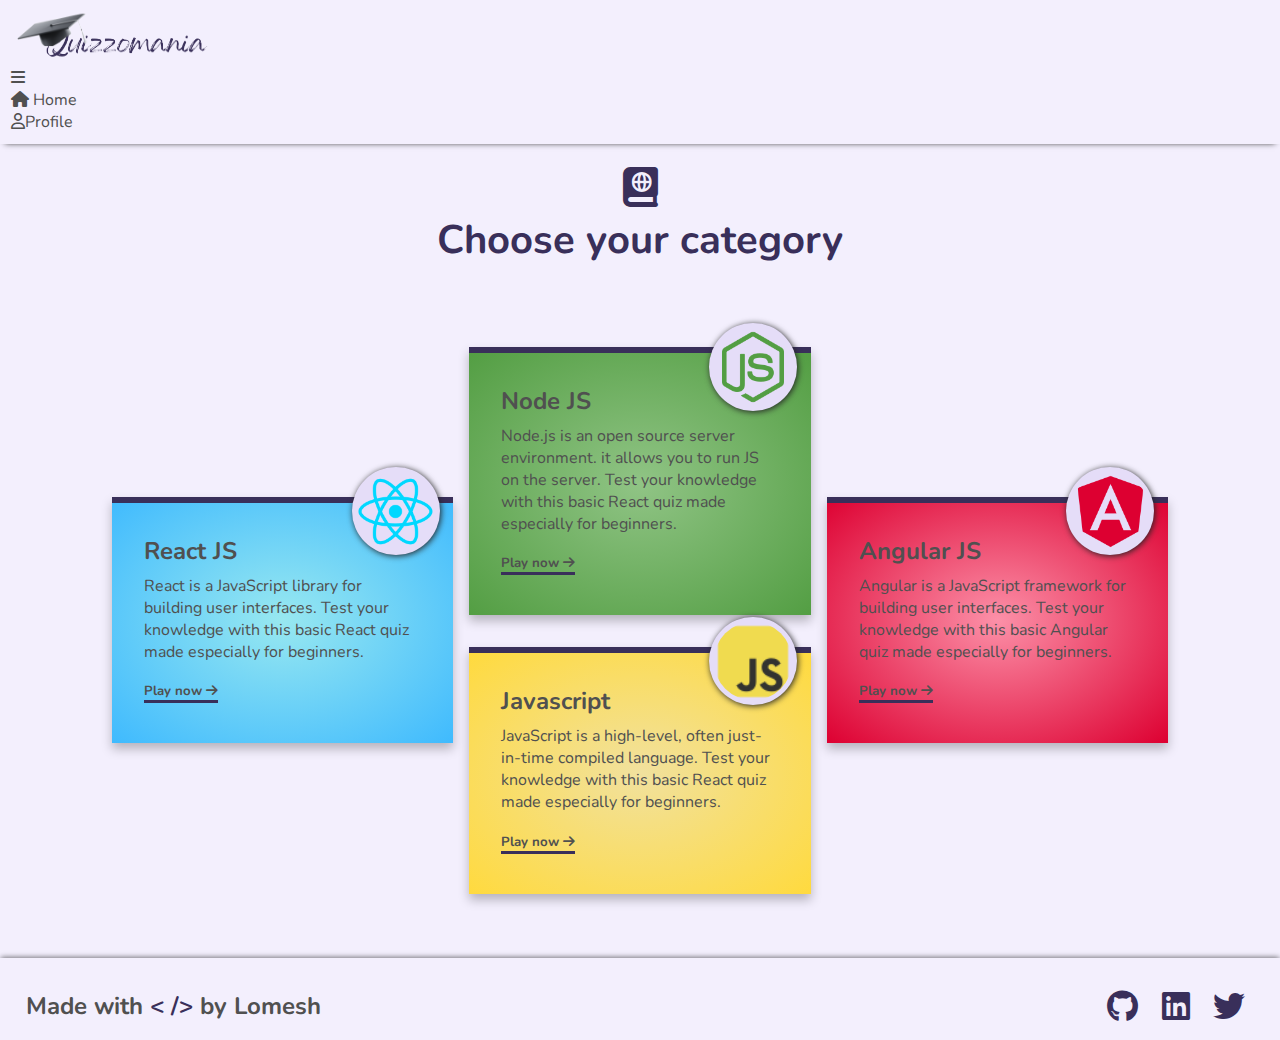
==== components/category.html @ 96c9ede4 "Feat: quizz category" ====
<!DOCTYPE html>
<html lang="en">
<head>
    <meta charset="UTF-8">
    <meta http-equiv="X-UA-Compatible" content="IE=edge">
    <meta name="viewport" content="width=device-width, initial-scale=1.0">
    <link rel="stylesheet" href="https://creative-ly.netlify.app/creatively.css">
    <link rel="stylesheet" href="stylesheets/category.css">
    <title>Category | Quizzomania</title>
</head>
<body>

    <nav class="nav-bar">
        <img class="nav-logo" src="../components/images/quizzlogo.png" alt="nav-logo"/>
            <div class="nav-option">
            <div class="nav-short">
                <i class="fas fa-bars"></i>
            </div>
            <ul>
                <li><p><i class="fas fa-home"></i> Home</p></li>
                <li><p><i class="far fa-user"></i>Profile</p></li>
            </ul>
        </div>
    </nav>      


    <div class="category__heading">
        <i class="fa-solid fa-book-atlas"></i>
        <h1>Choose your category</h1>
    </div>

    <div class="category">
        <div class="category__one">
            <div class="category__card">
                <div class="category__image">
                    <img src="images/reactquizz.png" alt="category-image" />
                </div>
                <h2>React JS</h2>
                <p>React is a JavaScript library for building user interfaces.
                     Test your knowledge with this basic React quiz made especially for beginners.</p>
                <h5>Play now <i class="fa-solid fa-arrow-right"></i></h5>
            </div>
        </div>
        <div class="category__two">
            <div class="category__card">
                <div class="category__image">
                    <img src="images/nodequizz.png" alt="category-image" />
                </div>
                <h2>Node JS</h2>
                <p>Node.js is an open source server environment. it allows you to run JS on the server.
                     Test your knowledge with this basic React quiz made especially for beginners.</p>
                <h5>Play now <i class="fa-solid fa-arrow-right"></i></h5>
            </div>
            <div class="category__card">
                <div class="category__image">
                    <img src="images/jsquizz.png" alt="category-image" />
                </div>
                <h2>Javascript</h2>
                <p>JavaScript is a high-level, often just-in-time compiled language.
                     Test your knowledge with this basic React quiz made especially for beginners.</p>
                <h5>Play now <i class="fa-solid fa-arrow-right"></i></h5>
            </div>
        </div>
        <div class="category__three">
            <div class="category__card">
                <div class="category__image">
                    <img src="images/angularquizz.png" alt="category-image" />
                </div>
                <h2>Angular JS</h2>
                <p>Angular is a JavaScript framework for building user interfaces.
                     Test your knowledge with this basic Angular quiz made especially for beginners.</p>
                <h5>Play now <i class="fa-solid fa-arrow-right"></i></h5>
            </div>
        </div>
    </div>


    <footer class="footer-section">
        <div class="footer__flex">
            <div class="footer__text">
                <h2>Made with <span>< /></span> by Lomesh</h2>
            </div>
            <div class="footer__social">
                <a href="https://github.com/lomesshh"><i class="fab fa-github fa-2x"></i></a>
                <a href="https://www.linkedin.com/in/lomesshh/"><i class="fab fab fa-linkedin fa-2x"></i></a>
                <a href="https://twitter.com/lomesshh"><i class="fab fa-twitter fa-2x"></i></a>
            </div>
        </div>
    </footer>
    
</body>
</html>
---- components/stylesheets/category.css ----
@import '../../index.css';


.category__heading {
    width: 100%;
    margin: auto;
    text-align: center;
    padding: 1rem 0;
}

.category__heading i {
    background-color: transparent;
    font-size: 2.5rem;
}

.category__heading h1 {
    color: var(--primary-color);
    font-size: 2.5rem;
    width: 100%;
}

.category__heading i {
    color: var(--primary-color);
    padding: 0.4rem;
    border-radius: 50%;
    cursor: pointer;
}

.category > *{
    width: 100%;
}

.category__card{
    border-top: 6px solid var(--primary-color);
    width: 100%;
    position: relative;
    padding: 2rem;
    box-shadow: 0px 6px 10px rgba(0, 0, 0, 0.25);
}

.category__one{
    background: radial-gradient(#98e8f0, #3fbafe);
    align-self: center;
    margin: 1rem;
}

.category__two .category__card:nth-child(1){
    background: radial-gradient(#90c485, #539E43);
    margin-bottom: 2rem;
}

.category__two .category__card:nth-child(2){
    background: radial-gradient(#f1e19e, #FFDA3E);
}

.category__three{
    background: radial-gradient(#fc90a8, #DD0031);
    align-self: center;
    margin: 1rem;
}

.category__card > * {
    margin-bottom: 0.5rem;
}

.category__card h5 {
    margin-top: 1.2rem;
    border-bottom: 3px solid var(--primary-color);
    width: fit-content;
    cursor: pointer;
}

.category__image{
    position: absolute;
    height: 5.5rem;
    width: 5.5rem;
    bottom: 75%;
    right: 4%;
    z-index: 1;
}


.category__image img{
    height: 100%;
    width: 100%;
    border-radius: 50%;
    filter: drop-shadow(1px 1px 3px #222);
    background-color: #e5ddf8;
    padding: 0.3rem;
}

.category{
    display: flex;
    margin-top: 2rem;
    width: 85%;
    margin: auto;
    padding: 4rem 0;
}

@media screen and (max-width: 1000px) {
    .category__image{
        bottom: 90%;
    }
}

@media screen and (max-width: 670px) {
    .category{
        flex-wrap: wrap;
        padding: 2rem 0;
    }
    .category__image{
        bottom: 80%;
    }
    .category__three, .category__one{
        margin: 3rem 0;
    }
    .category__two .category__card:nth-child(1){
        margin-bottom: 3rem;
    }
}
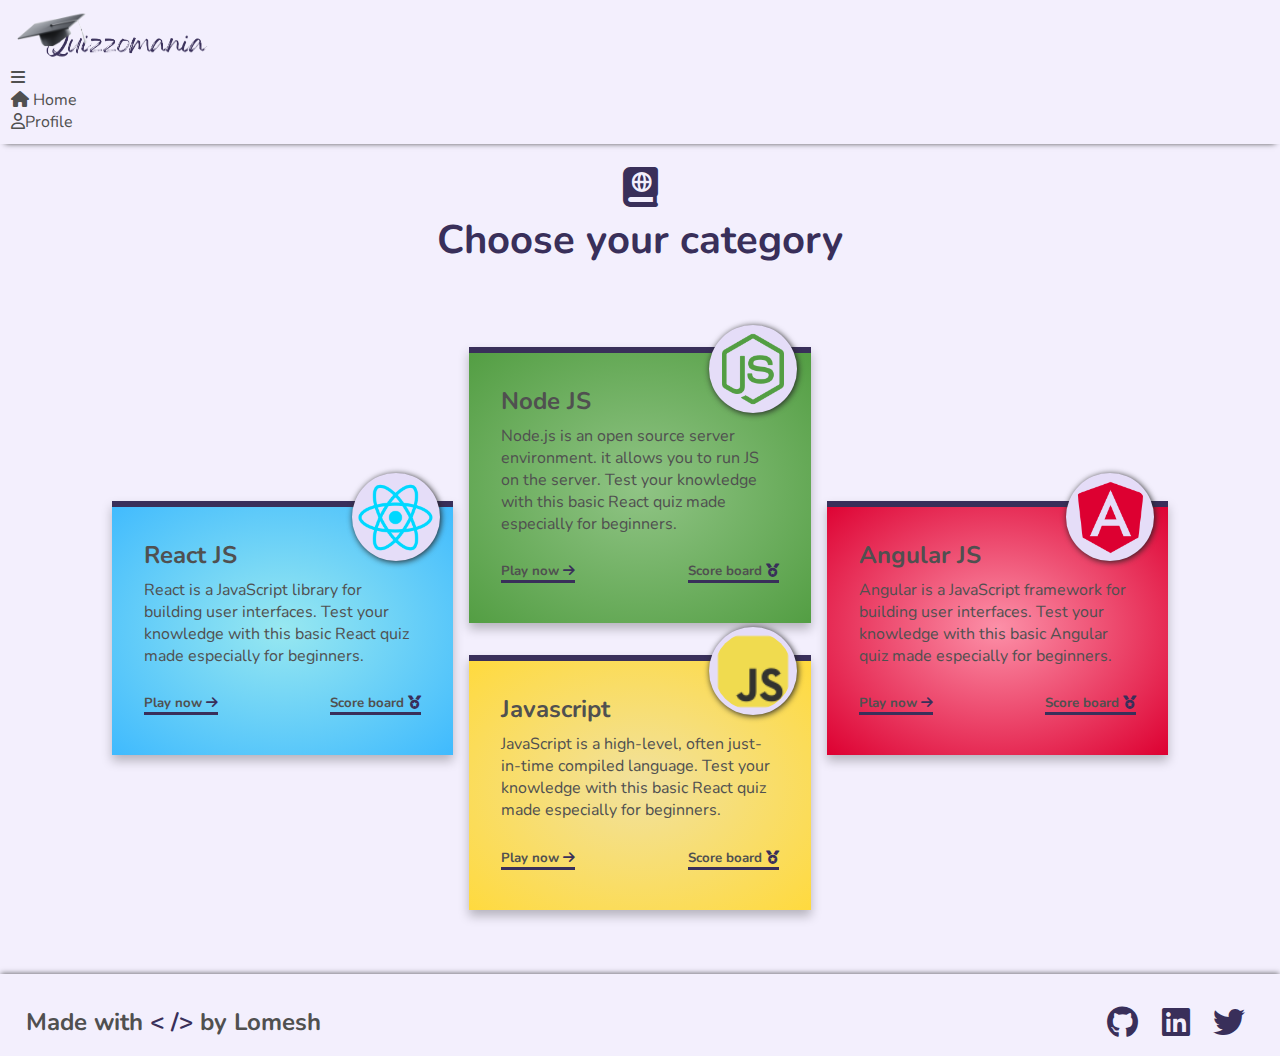
==== commit f714a5fb: "Fix: UI issues" ====
--- a/components/category.html
+++ b/components/category.html
@@ -17,8 +17,8 @@
                 <i class="fas fa-bars"></i>
             </div>
             <ul>
-                <li><p><i class="fas fa-home"></i> Home</p></li>
-                <li><p><i class="far fa-user"></i>Profile</p></li>
+                <li><a href="../index.html"><p><i class="fas fa-home"></i> Home</p></a></li>
+                <li><a href="./profile.html"><p><i class="far fa-user"></i>Profile</p></a></li>
             </ul>
         </div>
     </nav>      
@@ -38,7 +38,10 @@
                 <h2>React JS</h2>
                 <p>React is a JavaScript library for building user interfaces.
                      Test your knowledge with this basic React quiz made especially for beginners.</p>
-                <h5>Play now <i class="fa-solid fa-arrow-right"></i></h5>
+                <div class="category__button">
+                    <a href="./rules.html"><h5>Play now <i class="fa-solid fa-arrow-right"></i></h5></a>
+                    <a href="./scoreboard.html"><h5>Score board <i class="fa-solid fa-medal"></i></h5></a>
+                </div>
             </div>
         </div>
         <div class="category__two">
@@ -49,8 +52,11 @@
                 <h2>Node JS</h2>
                 <p>Node.js is an open source server environment. it allows you to run JS on the server.
                      Test your knowledge with this basic React quiz made especially for beginners.</p>
-                <h5>Play now <i class="fa-solid fa-arrow-right"></i></h5>
-            </div>
+                <div class="category__button">
+                    <a href="./rules.html"><h5>Play now <i class="fa-solid fa-arrow-right"></i></h5></a>
+                    <a href="./scoreboard.html"><h5>Score board <i class="fa-solid fa-medal"></i></h5></a>
+                </div>
+                </div>
             <div class="category__card">
                 <div class="category__image">
                     <img src="images/jsquizz.png" alt="category-image" />
@@ -58,7 +64,10 @@
                 <h2>Javascript</h2>
                 <p>JavaScript is a high-level, often just-in-time compiled language.
                      Test your knowledge with this basic React quiz made especially for beginners.</p>
-                <h5>Play now <i class="fa-solid fa-arrow-right"></i></h5>
+                <div class="category__button">
+                    <a href="./rules.html"><h5>Play now <i class="fa-solid fa-arrow-right"></i></h5></a>
+                    <a href="./scoreboard.html"><h5>Score board <i class="fa-solid fa-medal"></i></h5></a>
+                </div>
             </div>
         </div>
         <div class="category__three">
@@ -69,7 +78,10 @@
                 <h2>Angular JS</h2>
                 <p>Angular is a JavaScript framework for building user interfaces.
                      Test your knowledge with this basic Angular quiz made especially for beginners.</p>
-                <h5>Play now <i class="fa-solid fa-arrow-right"></i></h5>
+                <div class="category__button">
+                    <a href="./rules.html"><h5>Play now <i class="fa-solid fa-arrow-right"></i></h5></a>
+                    <a href="./scoreboard.html"><h5>Score board <i class="fa-solid fa-medal"></i></h5></a>
+                </div>
             </div>
         </div>
     </div>
--- a/components/stylesheets/category.css
+++ b/components/stylesheets/category.css
@@ -79,6 +79,16 @@
     z-index: 1;
 }
 
+.category__button{
+    display: flex;
+    justify-content: space-between;
+    flex-wrap: wrap;
+}
+
+.category__button i{
+    color: var(--primary-color);
+}
+
 
 .category__image img{
     height: 100%;
